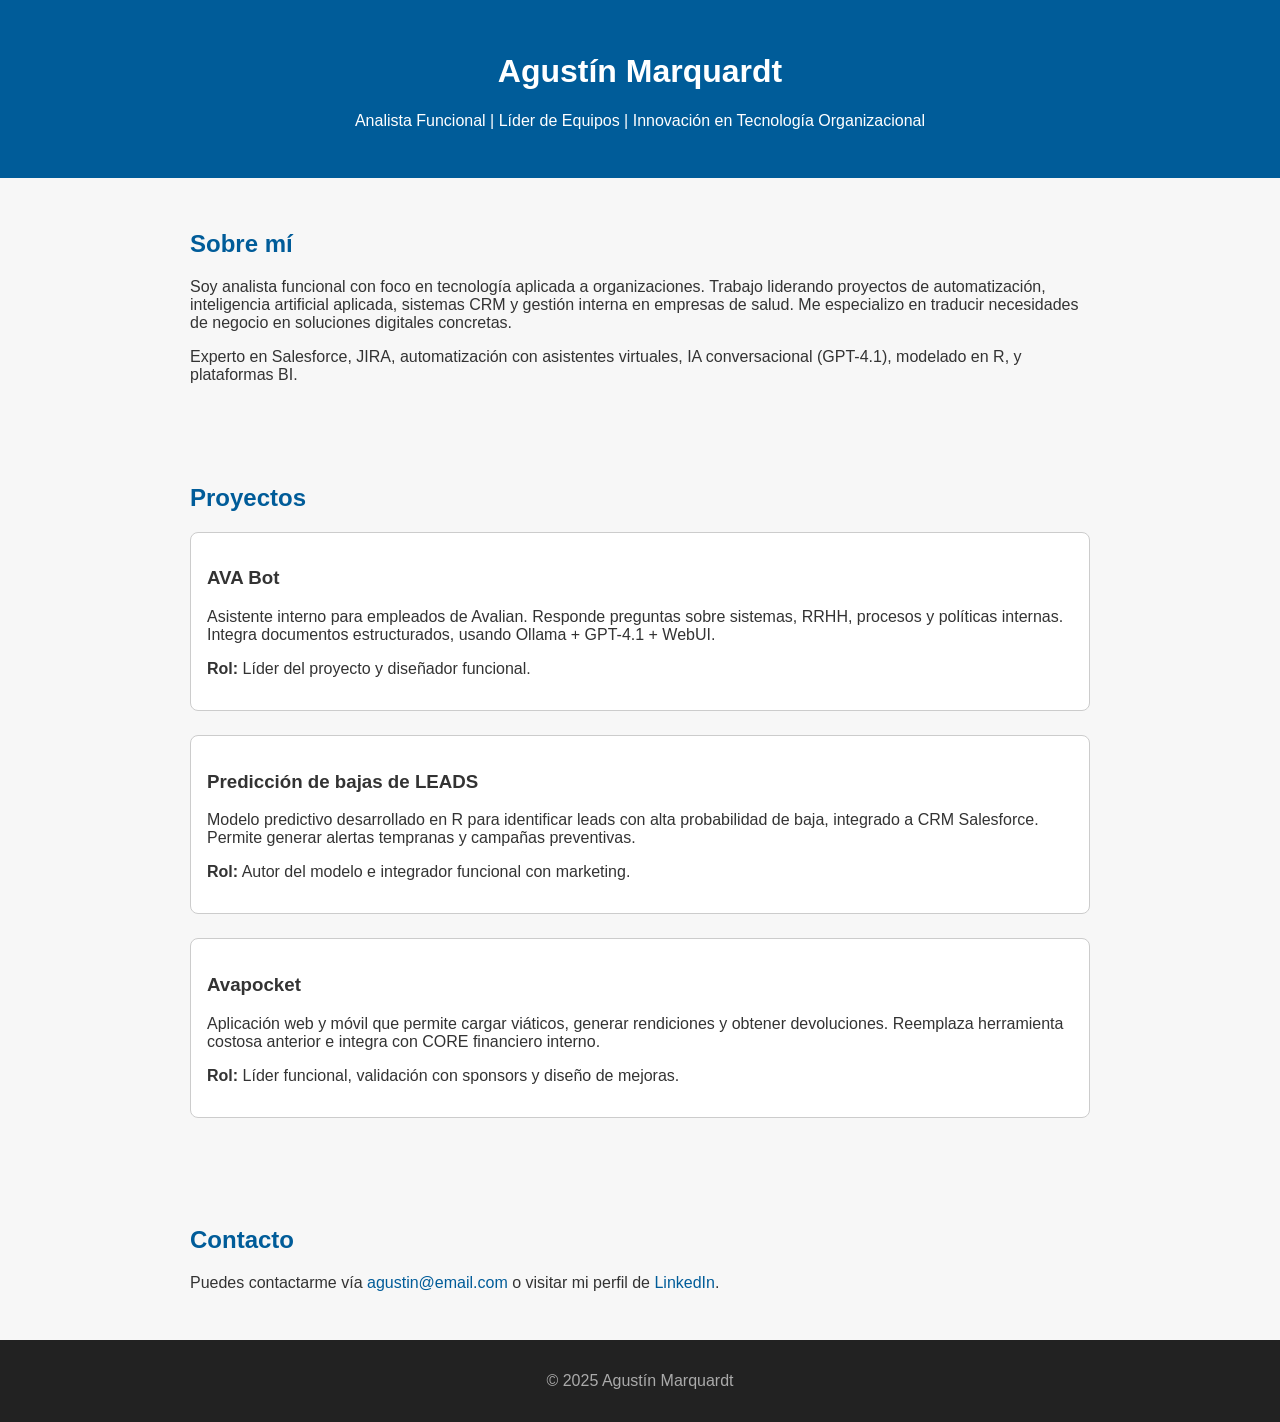
==== index.html @ 2c201649 "Rename portfolio_agustin_marquardt.html to index.html" ====
<!DOCTYPE html>
<html lang="es">
<head>
  <meta charset="UTF-8">
  <meta name="viewport" content="width=device-width, initial-scale=1.0">
  <title>Agustín Marquardt | Portfolio</title>
  <style>
    body {
      font-family: Arial, sans-serif;
      margin: 0;
      padding: 0;
      background-color: #f7f7f7;
      color: #333;
    }
    header {
      background-color: #005c99;
      color: white;
      padding: 2rem;
      text-align: center;
    }
    section {
      padding: 2rem;
      max-width: 900px;
      margin: auto;
    }
    h2 {
      color: #005c99;
    }
    .proyecto {
      background-color: white;
      border: 1px solid #ccc;
      padding: 1rem;
      margin-bottom: 1.5rem;
      border-radius: 8px;
    }
    footer {
      background-color: #222;
      color: #aaa;
      text-align: center;
      padding: 1rem;
    }
    a {
      color: #005c99;
      text-decoration: none;
    }
  </style>
</head>
<body>
  <header>
    <h1>Agustín Marquardt</h1>
    <p>Analista Funcional | Líder de Equipos | Innovación en Tecnología Organizacional</p>
  </header>

  <section>
    <h2>Sobre mí</h2>
    <p>Soy analista funcional con foco en tecnología aplicada a organizaciones. Trabajo liderando proyectos de automatización, inteligencia artificial aplicada, sistemas CRM y gestión interna en empresas de salud. Me especializo en traducir necesidades de negocio en soluciones digitales concretas.</p>
    <p>Experto en Salesforce, JIRA, automatización con asistentes virtuales, IA conversacional (GPT-4.1), modelado en R, y plataformas BI.</p>
  </section>

  <section>
    <h2>Proyectos</h2>

    <div class="proyecto">
      <h3>AVA Bot</h3>
      <p>Asistente interno para empleados de Avalian. Responde preguntas sobre sistemas, RRHH, procesos y políticas internas. Integra documentos estructurados, usando Ollama + GPT-4.1 + WebUI.</p>
      <p><strong>Rol:</strong> Líder del proyecto y diseñador funcional.</p>
    </div>

    <div class="proyecto">
      <h3>Predicción de bajas de LEADS</h3>
      <p>Modelo predictivo desarrollado en R para identificar leads con alta probabilidad de baja, integrado a CRM Salesforce. Permite generar alertas tempranas y campañas preventivas.</p>
      <p><strong>Rol:</strong> Autor del modelo e integrador funcional con marketing.</p>
    </div>

    <div class="proyecto">
      <h3>Avapocket</h3>
      <p>Aplicación web y móvil que permite cargar viáticos, generar rendiciones y obtener devoluciones. Reemplaza herramienta costosa anterior e integra con CORE financiero interno.</p>
      <p><strong>Rol:</strong> Líder funcional, validación con sponsors y diseño de mejoras.</p>
    </div>

  </section>

  <section>
    <h2>Contacto</h2>
    <p>Puedes contactarme vía <a href="mailto:agustin@email.com">agustin@email.com</a> o visitar mi perfil de <a href="https://www.linkedin.com/in/tuusuario" target="_blank">LinkedIn</a>.</p>
  </section>

  <footer>
    <p>&copy; 2025 Agustín Marquardt</p>
  </footer>
</body>
</html>
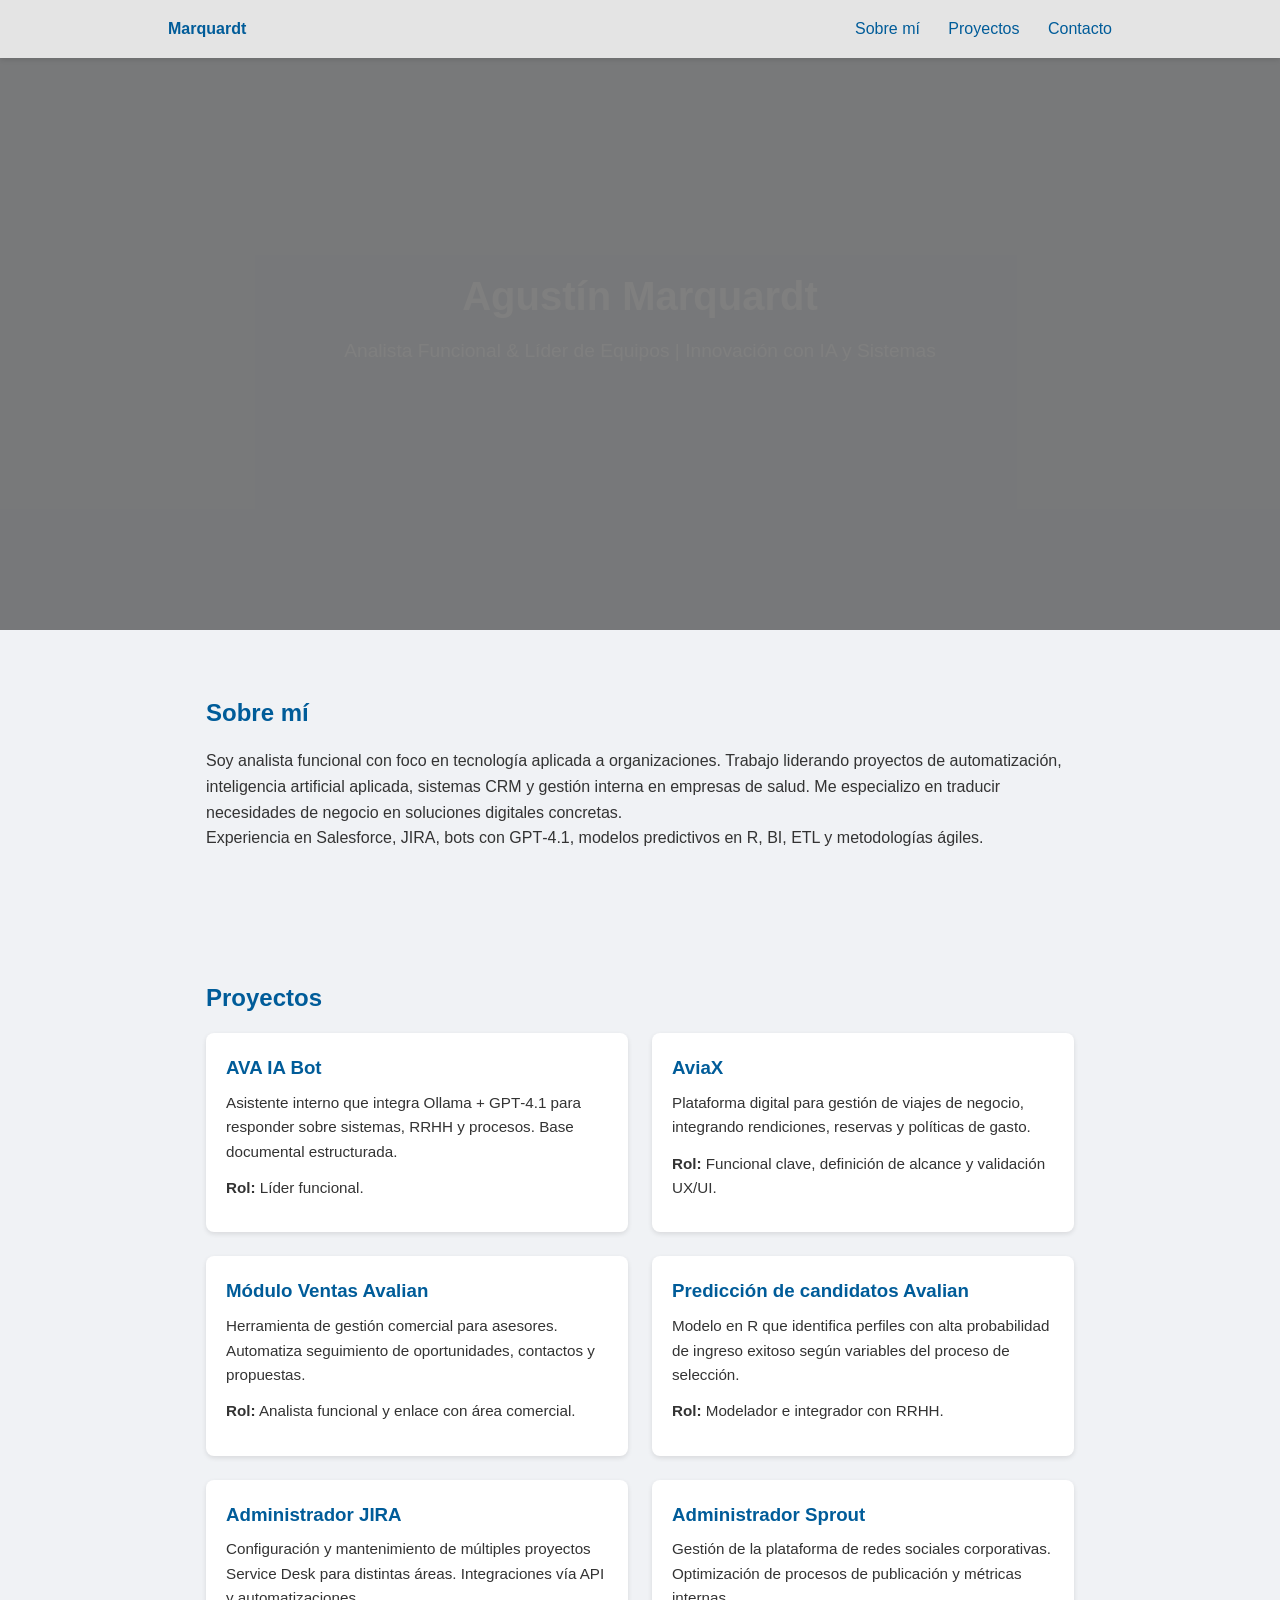
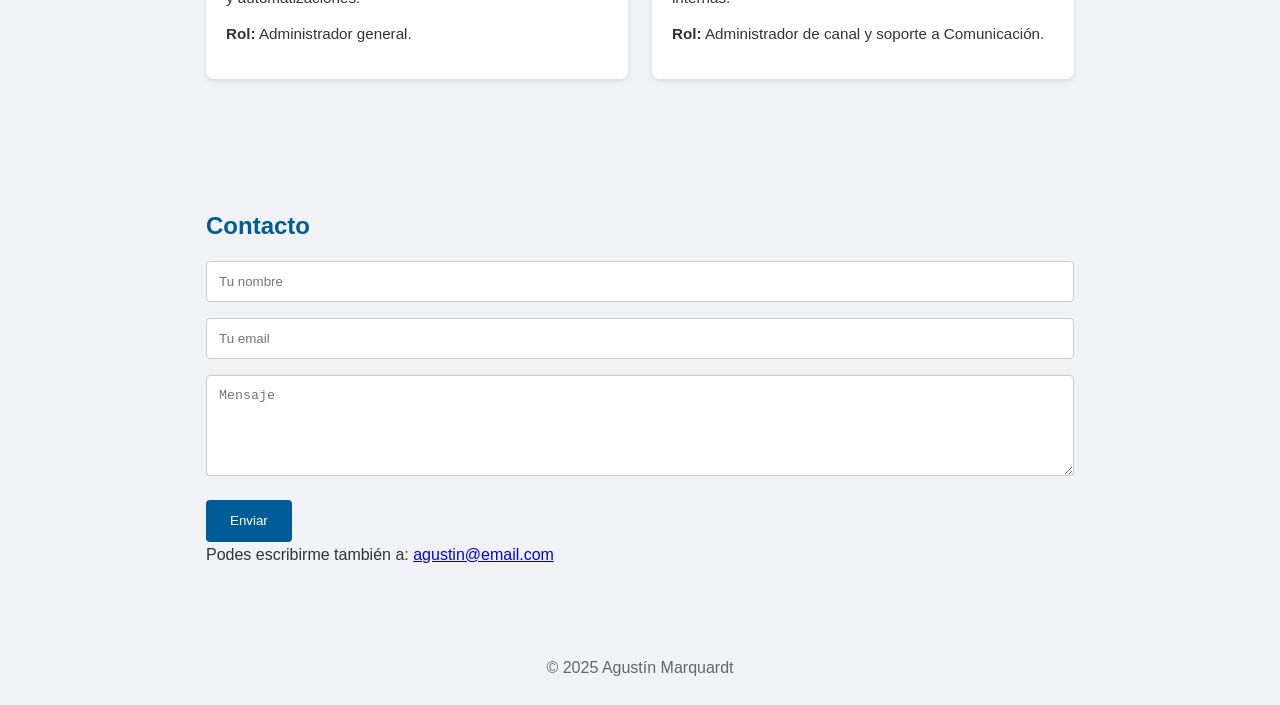
==== commit 525ac785: "Update index.html" ====
--- a/index.html
+++ b/index.html
@@ -2,91 +2,137 @@
 <html lang="es">
 <head>
   <meta charset="UTF-8">
-  <meta name="viewport" content="width=device-width, initial-scale=1.0">
+  <meta name="viewport" content="width=device-width, initial-scale=1">
   <title>Agustín Marquardt | Portfolio</title>
   <style>
-    body {
-      font-family: Arial, sans-serif;
-      margin: 0;
-      padding: 0;
-      background-color: #f7f7f7;
-      color: #333;
+    * { margin: 0; padding: 0; box-sizing: border-box; }
+    body { font-family: 'Segoe UI', sans-serif; line-height: 1.6; background: #f0f2f5; color: #333; }
+    nav {
+      position: fixed; top: 0; width: 100%; background: #ffffffcc;
+      backdrop-filter: blur(8px); box-shadow: 0 2px 5px rgba(0,0,0,0.1);
+      z-index: 10;
     }
-    header {
-      background-color: #005c99;
-      color: white;
-      padding: 2rem;
-      text-align: center;
+    nav .container { display: flex; justify-content: space-between; align-items: center; padding: 1rem; max-width: 1000px; margin: auto; }
+    nav a { color: #005c99; text-decoration: none; margin: 0 .75rem; font-weight: 500; }
+    nav a:hover { opacity: .7; }
+    header.hero {
+      display: flex; align-items: center; justify-content: center;
+      height: 70vh; background: url('hero-bg.jpg') center/cover no-repeat;
+      position: relative; text-align: center;
     }
-    section {
-      padding: 2rem;
-      max-width: 900px;
-      margin: auto;
+    header.hero::after {
+      content: ""; position: absolute; inset: 0;
+      background: rgba(0,0,0,0.5);
     }
-    h2 {
-      color: #005c99;
+    header.hero .intro {
+      position: relative; color: #fff;
     }
-    .proyecto {
-      background-color: white;
-      border: 1px solid #ccc;
-      padding: 1rem;
-      margin-bottom: 1.5rem;
-      border-radius: 8px;
+    header.hero .intro h1 { font-size: 2.5rem; margin-bottom: .5rem; }
+    header.hero .intro p { font-size: 1.2rem; }
+    .container { max-width: 900px; padding: 4rem 1rem; margin: auto; }
+    h2 { color: #005c99; margin-bottom: 1rem; }
+    .grid {
+      display: grid; grid-template-columns: repeat(auto-fill,minmax(280px,1fr));
+      gap: 1.5rem;
     }
-    footer {
-      background-color: #222;
-      color: #aaa;
-      text-align: center;
-      padding: 1rem;
+    .card {
+      background: #fff; border-radius: 8px; box-shadow: 0 2px 5px rgba(0,0,0,0.1);
+      padding: 1.25rem;
+      transition: transform .2s;
     }
-    a {
-      color: #005c99;
-      text-decoration: none;
+    .card:hover { transform: translateY(-5px); }
+    .card h3 { margin-bottom: .5rem; color: #005c99; }
+    .card p { margin-bottom: .75rem; font-size: .95rem; }
+    form input, form textarea {
+      width: 100%; padding: .75rem; margin-bottom: 1rem;
+      border: 1px solid #ccc; border-radius: 4px;
+    }
+    form button {
+      background: #005c99; color: #fff; border: none;
+      padding: .85rem 1.5rem; cursor: pointer; border-radius: 4px;
+    }
+    form button:hover { opacity: .9; }
+    footer { text-align: center; padding: 1.5rem 0; color: #666; }
+    @media (max-width: 600px) {
+      header.hero h1 { font-size: 2rem; }
     }
   </style>
 </head>
 <body>
-  <header>
-    <h1>Agustín Marquardt</h1>
-    <p>Analista Funcional | Líder de Equipos | Innovación en Tecnología Organizacional</p>
+  <nav>
+    <div class="container">
+      <a href="#hero"><strong>Marquardt</strong></a>
+      <div>
+        <a href="#about">Sobre mí</a>
+        <a href="#projects">Proyectos</a>
+        <a href="#contact">Contacto</a>
+      </div>
+    </div>
+  </nav>
+
+  <header id="hero" class="hero">
+    <div class="intro">
+      <h1>Agustín Marquardt</h1>
+      <p>Analista Funcional & Líder de Equipos | Innovación con IA y Sistemas</p>
+    </div>
   </header>
 
-  <section>
+  <section id="about" class="container">
     <h2>Sobre mí</h2>
     <p>Soy analista funcional con foco en tecnología aplicada a organizaciones. Trabajo liderando proyectos de automatización, inteligencia artificial aplicada, sistemas CRM y gestión interna en empresas de salud. Me especializo en traducir necesidades de negocio en soluciones digitales concretas.</p>
-    <p>Experto en Salesforce, JIRA, automatización con asistentes virtuales, IA conversacional (GPT-4.1), modelado en R, y plataformas BI.</p>
+    <p>Experiencia en Salesforce, JIRA, bots con GPT‑4.1, modelos predictivos en R, BI, ETL y metodologías ágiles.</p>
   </section>
 
-  <section>
+  <section id="projects" class="container">
     <h2>Proyectos</h2>
-
-    <div class="proyecto">
-      <h3>AVA Bot</h3>
-      <p>Asistente interno para empleados de Avalian. Responde preguntas sobre sistemas, RRHH, procesos y políticas internas. Integra documentos estructurados, usando Ollama + GPT-4.1 + WebUI.</p>
-      <p><strong>Rol:</strong> Líder del proyecto y diseñador funcional.</p>
+    <div class="grid">
+      <div class="card">
+        <h3>AVA IA Bot</h3>
+        <p>Asistente interno que integra Ollama + GPT‑4.1 para responder sobre sistemas, RRHH y procesos. Base documental estructurada.</p>
+        <p><strong>Rol:</strong> Líder funcional.</p>
+      </div>
+      <div class="card">
+        <h3>AviaX</h3>
+        <p>Plataforma digital para gestión de viajes de negocio, integrando rendiciones, reservas y políticas de gasto.</p>
+        <p><strong>Rol:</strong> Funcional clave, definición de alcance y validación UX/UI.</p>
+      </div>
+      <div class="card">
+        <h3>Módulo Ventas Avalian</h3>
+        <p>Herramienta de gestión comercial para asesores. Automatiza seguimiento de oportunidades, contactos y propuestas.</p>
+        <p><strong>Rol:</strong> Analista funcional y enlace con área comercial.</p>
+      </div>
+      <div class="card">
+        <h3>Predicción de candidatos Avalian</h3>
+        <p>Modelo en R que identifica perfiles con alta probabilidad de ingreso exitoso según variables del proceso de selección.</p>
+        <p><strong>Rol:</strong> Modelador e integrador con RRHH.</p>
+      </div>
+      <div class="card">
+        <h3>Administrador JIRA</h3>
+        <p>Configuración y mantenimiento de múltiples proyectos Service Desk para distintas áreas. Integraciones vía API y automatizaciones.</p>
+        <p><strong>Rol:</strong> Administrador general.</p>
+      </div>
+      <div class="card">
+        <h3>Administrador Sprout</h3>
+        <p>Gestión de la plataforma de redes sociales corporativas. Optimización de procesos de publicación y métricas internas.</p>
+        <p><strong>Rol:</strong> Administrador de canal y soporte a Comunicación.</p>
+      </div>
     </div>
-
-    <div class="proyecto">
-      <h3>Predicción de bajas de LEADS</h3>
-      <p>Modelo predictivo desarrollado en R para identificar leads con alta probabilidad de baja, integrado a CRM Salesforce. Permite generar alertas tempranas y campañas preventivas.</p>
-      <p><strong>Rol:</strong> Autor del modelo e integrador funcional con marketing.</p>
-    </div>
-
-    <div class="proyecto">
-      <h3>Avapocket</h3>
-      <p>Aplicación web y móvil que permite cargar viáticos, generar rendiciones y obtener devoluciones. Reemplaza herramienta costosa anterior e integra con CORE financiero interno.</p>
-      <p><strong>Rol:</strong> Líder funcional, validación con sponsors y diseño de mejoras.</p>
-    </div>
-
   </section>
 
-  <section>
+  <section id="contact" class="container">
     <h2>Contacto</h2>
-    <p>Puedes contactarme vía <a href="mailto:agustin@email.com">agustin@email.com</a> o visitar mi perfil de <a href="https://www.linkedin.com/in/tuusuario" target="_blank">LinkedIn</a>.</p>
+    <form action="https://formspree.io/f/tuformid" method="POST">
+      <input type="text" name="name" placeholder="Tu nombre" required>
+      <input type="email" name="email" placeholder="Tu email" required>
+      <textarea name="message" rows="5" placeholder="Mensaje" required></textarea>
+      <button type="submit">Enviar</button>
+    </form>
+    <p>Podes escribirme también a: <a href="mailto:agustin@email.com">agustin@email.com</a></p>
   </section>
 
   <footer>
     <p>&copy; 2025 Agustín Marquardt</p>
   </footer>
+
 </body>
 </html>
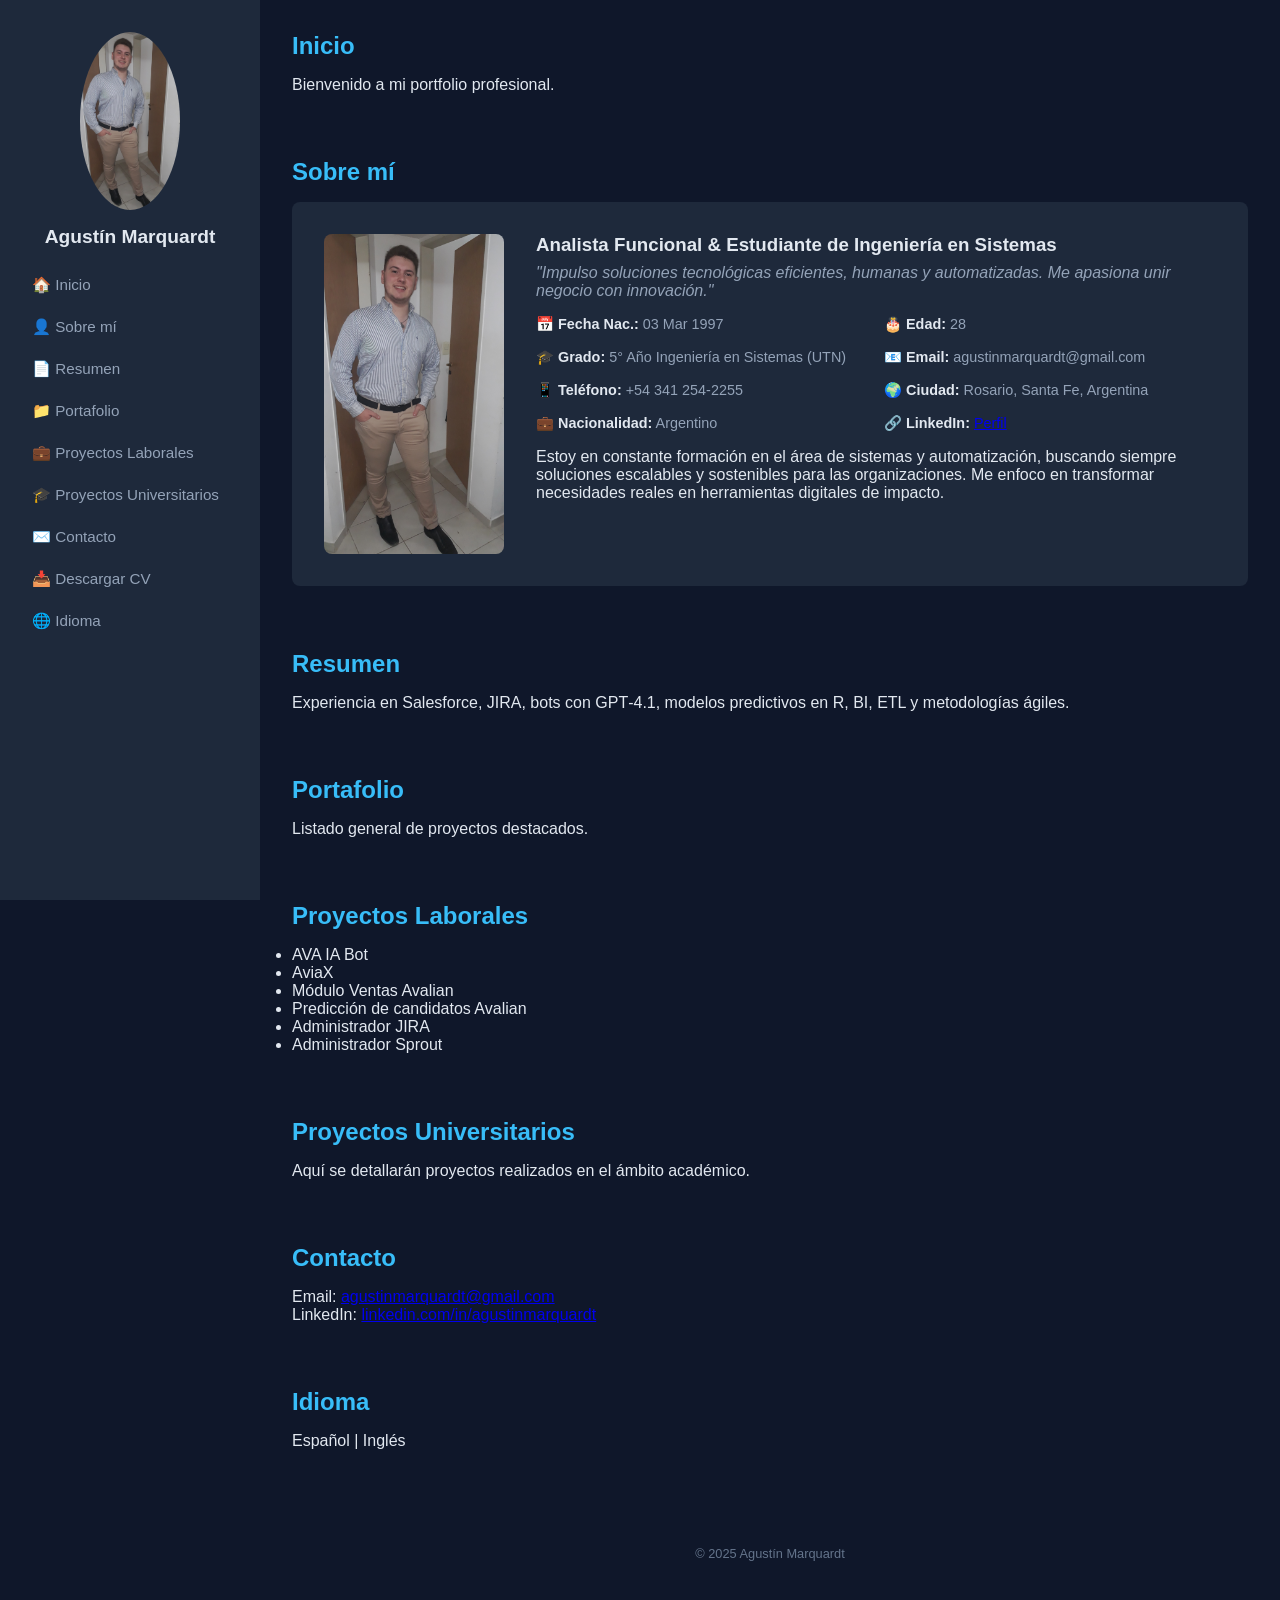
==== commit 18babefa: "Add files via upload" ====
--- a/index.html
+++ b/index.html
@@ -2,137 +2,97 @@
 <html lang="es">
 <head>
   <meta charset="UTF-8">
-  <meta name="viewport" content="width=device-width, initial-scale=1">
+  <meta name="viewport" content="width=device-width, initial-scale=1.0">
   <title>Agustín Marquardt | Portfolio</title>
-  <style>
-    * { margin: 0; padding: 0; box-sizing: border-box; }
-    body { font-family: 'Segoe UI', sans-serif; line-height: 1.6; background: #f0f2f5; color: #333; }
-    nav {
-      position: fixed; top: 0; width: 100%; background: #ffffffcc;
-      backdrop-filter: blur(8px); box-shadow: 0 2px 5px rgba(0,0,0,0.1);
-      z-index: 10;
-    }
-    nav .container { display: flex; justify-content: space-between; align-items: center; padding: 1rem; max-width: 1000px; margin: auto; }
-    nav a { color: #005c99; text-decoration: none; margin: 0 .75rem; font-weight: 500; }
-    nav a:hover { opacity: .7; }
-    header.hero {
-      display: flex; align-items: center; justify-content: center;
-      height: 70vh; background: url('hero-bg.jpg') center/cover no-repeat;
-      position: relative; text-align: center;
-    }
-    header.hero::after {
-      content: ""; position: absolute; inset: 0;
-      background: rgba(0,0,0,0.5);
-    }
-    header.hero .intro {
-      position: relative; color: #fff;
-    }
-    header.hero .intro h1 { font-size: 2.5rem; margin-bottom: .5rem; }
-    header.hero .intro p { font-size: 1.2rem; }
-    .container { max-width: 900px; padding: 4rem 1rem; margin: auto; }
-    h2 { color: #005c99; margin-bottom: 1rem; }
-    .grid {
-      display: grid; grid-template-columns: repeat(auto-fill,minmax(280px,1fr));
-      gap: 1.5rem;
-    }
-    .card {
-      background: #fff; border-radius: 8px; box-shadow: 0 2px 5px rgba(0,0,0,0.1);
-      padding: 1.25rem;
-      transition: transform .2s;
-    }
-    .card:hover { transform: translateY(-5px); }
-    .card h3 { margin-bottom: .5rem; color: #005c99; }
-    .card p { margin-bottom: .75rem; font-size: .95rem; }
-    form input, form textarea {
-      width: 100%; padding: .75rem; margin-bottom: 1rem;
-      border: 1px solid #ccc; border-radius: 4px;
-    }
-    form button {
-      background: #005c99; color: #fff; border: none;
-      padding: .85rem 1.5rem; cursor: pointer; border-radius: 4px;
-    }
-    form button:hover { opacity: .9; }
-    footer { text-align: center; padding: 1.5rem 0; color: #666; }
-    @media (max-width: 600px) {
-      header.hero h1 { font-size: 2rem; }
-    }
-  </style>
+  <link rel="stylesheet" href="style.css">
 </head>
 <body>
-  <nav>
-    <div class="container">
-      <a href="#hero"><strong>Marquardt</strong></a>
-      <div>
-        <a href="#about">Sobre mí</a>
-        <a href="#projects">Proyectos</a>
-        <a href="#contact">Contacto</a>
+  <aside>
+    <img src="foto.jpg" alt="Agustín Marquardt">
+    <h1>Agustín Marquardt</h1>
+    <nav>
+      <a href="#inicio">🏠 Inicio</a>
+      <a href="#sobremi">👤 Sobre mí</a>
+      <a href="#resumen">📄 Resumen</a>
+      <a href="#portafolio">📁 Portafolio</a>
+      <a href="#laborales">💼 Proyectos Laborales</a>
+      <a href="#universitarios">🎓 Proyectos Universitarios</a>
+      <a href="#contacto">✉️ Contacto</a>
+      <a href="cv.pdf" download>📥 Descargar CV</a>
+      <a href="#idioma">🌐 Idioma</a>
+    </nav>
+  </aside>
+
+  <main>
+    <section id="inicio">
+      <h2>Inicio</h2>
+      <p>Bienvenido a mi portfolio profesional.</p>
+    </section>
+
+    <section id="sobremi">
+      <h2>Sobre mí</h2>
+      <div class="profile-section">
+        <img src="foto.jpg" alt="Foto de Agustín Marquardt">
+        <div class="profile-details">
+          <h3>Analista Funcional & Estudiante de Ingeniería en Sistemas</h3>
+          <em>"Impulso soluciones tecnológicas eficientes, humanas y automatizadas. Me apasiona unir negocio con innovación."</em>
+          <div class="profile-grid">
+            <div><span><strong>📅 Fecha Nac.:</strong> 03 Mar 1997</span></div>
+            <div><span><strong>🎂 Edad:</strong> 28</span></div>
+            <div><span><strong>🎓 Grado:</strong> 5° Año Ingeniería en Sistemas (UTN)</span></div>
+            <div><span><strong>📧 Email:</strong> agustinmarquardt@gmail.com</span></div>
+            <div><span><strong>📱 Teléfono:</strong> +54 341 254-2255</span></div>
+            <div><span><strong>🌍 Ciudad:</strong> Rosario, Santa Fe, Argentina</span></div>
+            <div><span><strong>💼 Nacionalidad:</strong> Argentino</span></div>
+            <div><span><strong>🔗 LinkedIn:</strong> <a href="https://www.linkedin.com/in/agustinmarquardt/" target="_blank">Perfil</a></span></div>
+          </div>
+          <p>Estoy en constante formación en el área de sistemas y automatización, buscando siempre soluciones escalables y sostenibles para las organizaciones. Me enfoco en transformar necesidades reales en herramientas digitales de impacto.</p>
+        </div>
       </div>
-    </div>
-  </nav>
+    </section>
 
-  <header id="hero" class="hero">
-    <div class="intro">
-      <h1>Agustín Marquardt</h1>
-      <p>Analista Funcional & Líder de Equipos | Innovación con IA y Sistemas</p>
-    </div>
-  </header>
+    <section id="resumen">
+      <h2>Resumen</h2>
+      <p>Experiencia en Salesforce, JIRA, bots con GPT‑4.1, modelos predictivos en R, BI, ETL y metodologías ágiles.</p>
+    </section>
 
-  <section id="about" class="container">
-    <h2>Sobre mí</h2>
-    <p>Soy analista funcional con foco en tecnología aplicada a organizaciones. Trabajo liderando proyectos de automatización, inteligencia artificial aplicada, sistemas CRM y gestión interna en empresas de salud. Me especializo en traducir necesidades de negocio en soluciones digitales concretas.</p>
-    <p>Experiencia en Salesforce, JIRA, bots con GPT‑4.1, modelos predictivos en R, BI, ETL y metodologías ágiles.</p>
-  </section>
+    <section id="portafolio">
+      <h2>Portafolio</h2>
+      <p>Listado general de proyectos destacados.</p>
+    </section>
 
-  <section id="projects" class="container">
-    <h2>Proyectos</h2>
-    <div class="grid">
-      <div class="card">
-        <h3>AVA IA Bot</h3>
-        <p>Asistente interno que integra Ollama + GPT‑4.1 para responder sobre sistemas, RRHH y procesos. Base documental estructurada.</p>
-        <p><strong>Rol:</strong> Líder funcional.</p>
-      </div>
-      <div class="card">
-        <h3>AviaX</h3>
-        <p>Plataforma digital para gestión de viajes de negocio, integrando rendiciones, reservas y políticas de gasto.</p>
-        <p><strong>Rol:</strong> Funcional clave, definición de alcance y validación UX/UI.</p>
-      </div>
-      <div class="card">
-        <h3>Módulo Ventas Avalian</h3>
-        <p>Herramienta de gestión comercial para asesores. Automatiza seguimiento de oportunidades, contactos y propuestas.</p>
-        <p><strong>Rol:</strong> Analista funcional y enlace con área comercial.</p>
-      </div>
-      <div class="card">
-        <h3>Predicción de candidatos Avalian</h3>
-        <p>Modelo en R que identifica perfiles con alta probabilidad de ingreso exitoso según variables del proceso de selección.</p>
-        <p><strong>Rol:</strong> Modelador e integrador con RRHH.</p>
-      </div>
-      <div class="card">
-        <h3>Administrador JIRA</h3>
-        <p>Configuración y mantenimiento de múltiples proyectos Service Desk para distintas áreas. Integraciones vía API y automatizaciones.</p>
-        <p><strong>Rol:</strong> Administrador general.</p>
-      </div>
-      <div class="card">
-        <h3>Administrador Sprout</h3>
-        <p>Gestión de la plataforma de redes sociales corporativas. Optimización de procesos de publicación y métricas internas.</p>
-        <p><strong>Rol:</strong> Administrador de canal y soporte a Comunicación.</p>
-      </div>
-    </div>
-  </section>
+    <section id="laborales">
+      <h2>Proyectos Laborales</h2>
+      <ul>
+        <li>AVA IA Bot</li>
+        <li>AviaX</li>
+        <li>Módulo Ventas Avalian</li>
+        <li>Predicción de candidatos Avalian</li>
+        <li>Administrador JIRA</li>
+        <li>Administrador Sprout</li>
+      </ul>
+    </section>
 
-  <section id="contact" class="container">
-    <h2>Contacto</h2>
-    <form action="https://formspree.io/f/tuformid" method="POST">
-      <input type="text" name="name" placeholder="Tu nombre" required>
-      <input type="email" name="email" placeholder="Tu email" required>
-      <textarea name="message" rows="5" placeholder="Mensaje" required></textarea>
-      <button type="submit">Enviar</button>
-    </form>
-    <p>Podes escribirme también a: <a href="mailto:agustin@email.com">agustin@email.com</a></p>
-  </section>
+    <section id="universitarios">
+      <h2>Proyectos Universitarios</h2>
+      <p>Aquí se detallarán proyectos realizados en el ámbito académico.</p>
+    </section>
 
-  <footer>
-    <p>&copy; 2025 Agustín Marquardt</p>
-  </footer>
+    <section id="contacto">
+      <h2>Contacto</h2>
+      <p>Email: <a href="mailto:agustinmarquardt@gmail.com">agustinmarquardt@gmail.com</a></p>
+      <p>LinkedIn: <a href="https://www.linkedin.com/in/agustinmarquardt/" target="_blank">linkedin.com/in/agustinmarquardt</a></p>
+    </section>
+
+    <section id="idioma">
+      <h2>Idioma</h2>
+      <p>Español | Inglés</p>
+    </section>
+
+    <footer>
+      <p>&copy; 2025 Agustín Marquardt</p>
+    </footer>
+  </main>
 
 </body>
 </html>
--- a/style.css
+++ b/style.css
@@ -0,0 +1,101 @@
+* {
+  margin: 0;
+  padding: 0;
+  box-sizing: border-box;
+}
+body {
+  font-family: 'Segoe UI', sans-serif;
+  display: flex;
+  background-color: #0f172a;
+  color: #e2e8f0;
+}
+aside {
+  width: 260px;
+  height: 100vh;
+  background-color: #1e293b;
+  padding: 2rem 1rem;
+  display: flex;
+  flex-direction: column;
+  align-items: center;
+  position: fixed;
+}
+aside img {
+  border-radius: 50%;
+  width: 100px;
+  margin-bottom: 1rem;
+}
+aside h1 {
+  font-size: 1.2rem;
+  margin-bottom: 1rem;
+}
+nav {
+  width: 100%;
+}
+nav a {
+  display: flex;
+  align-items: center;
+  padding: .75rem 1rem;
+  color: #94a3b8;
+  text-decoration: none;
+  font-size: 0.95rem;
+}
+nav a:hover, nav a.active {
+  background-color: #0f172a;
+  color: #38bdf8;
+  border-left: 3px solid #38bdf8;
+}
+main {
+  margin-left: 260px;
+  padding: 2rem;
+  flex: 1;
+}
+section {
+  margin-bottom: 4rem;
+}
+h2 {
+  color: #38bdf8;
+  margin-bottom: 1rem;
+}
+.profile-section {
+  display: flex;
+  gap: 2rem;
+  background-color: #1e293b;
+  padding: 2rem;
+  border-radius: 8px;
+}
+.profile-section img {
+  width: 180px;
+  border-radius: 8px;
+}
+.profile-details {
+  flex: 1;
+}
+.profile-details h3 {
+  color: #e2e8f0;
+  margin-bottom: .5rem;
+}
+.profile-details em {
+  display: block;
+  color: #94a3b8;
+  margin-bottom: 1rem;
+}
+.profile-grid {
+  display: grid;
+  grid-template-columns: repeat(auto-fit, minmax(250px, 1fr));
+  gap: 1rem;
+  margin-bottom: 1rem;
+}
+.profile-grid span {
+  display: block;
+  color: #94a3b8;
+  font-size: 0.9rem;
+}
+.profile-grid strong {
+  color: #e2e8f0;
+}
+footer {
+  text-align: center;
+  padding: 2rem;
+  font-size: .8rem;
+  color: #64748b;
+}
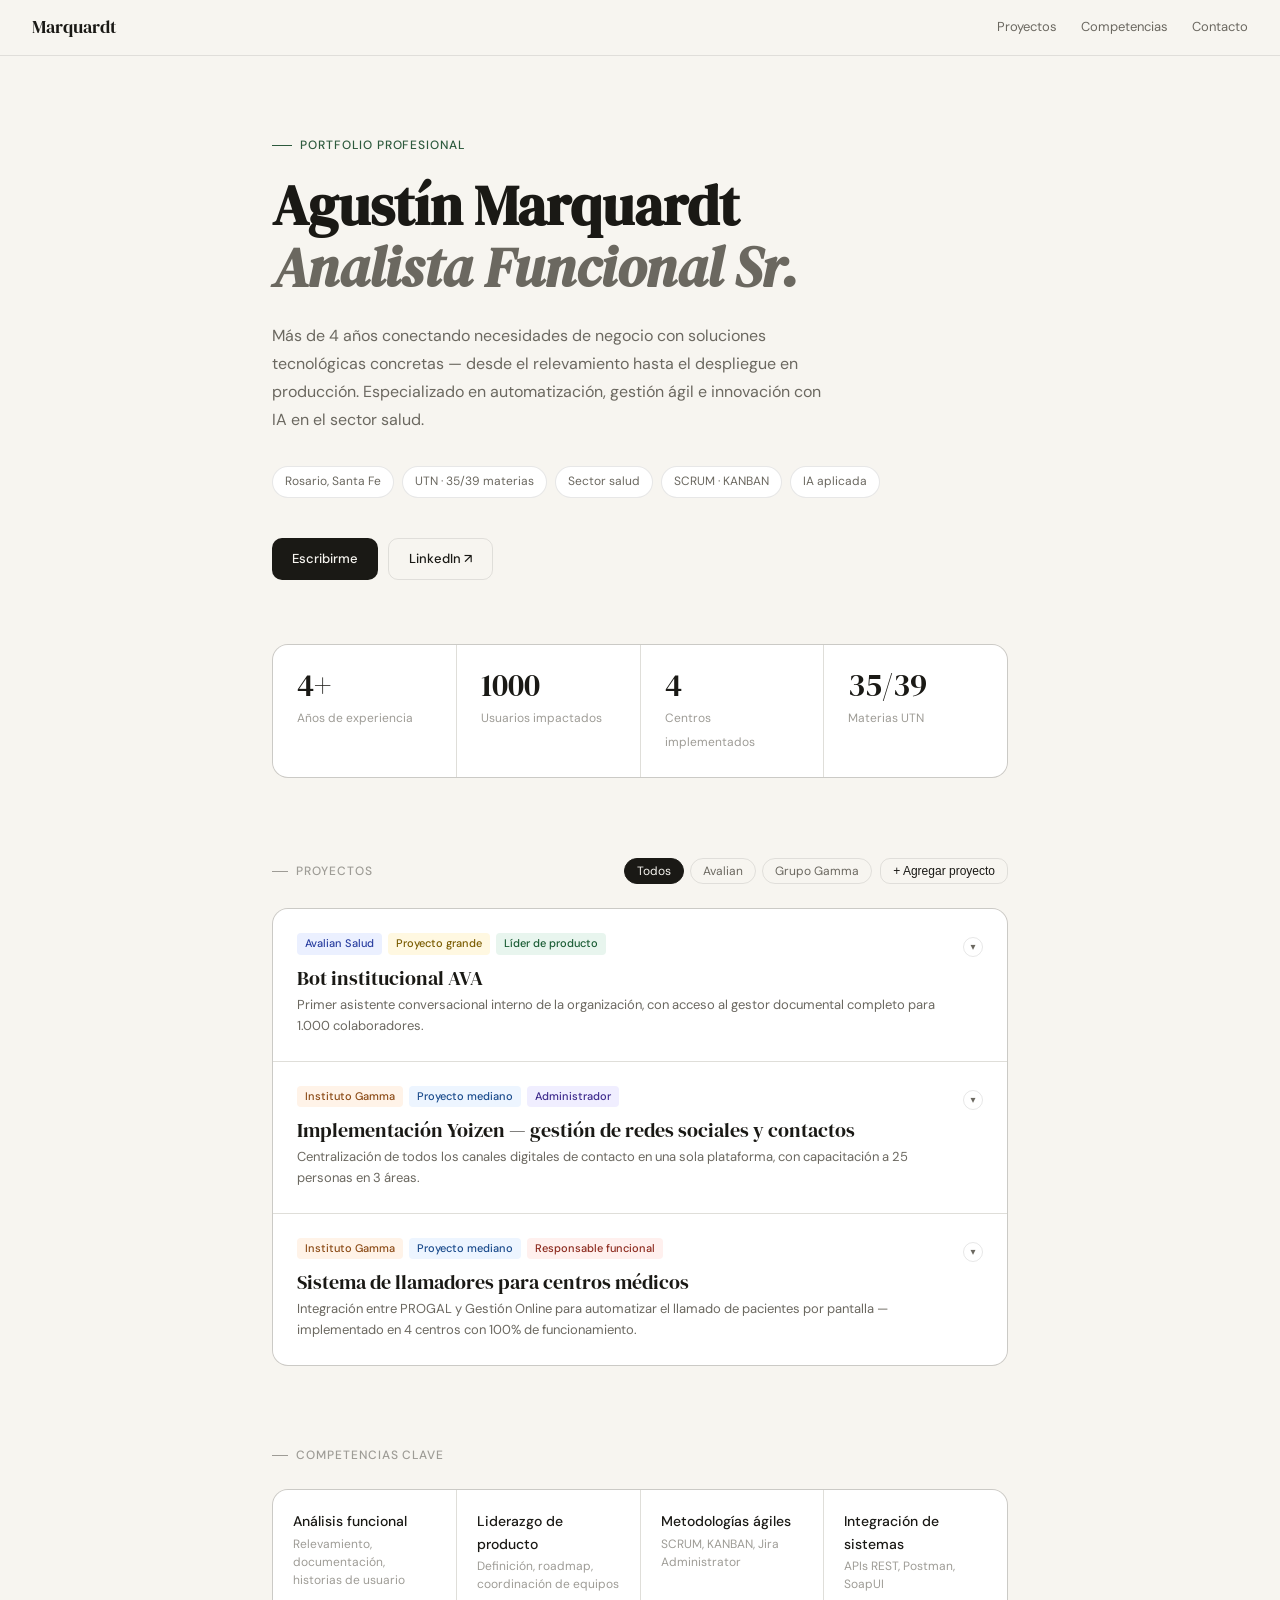
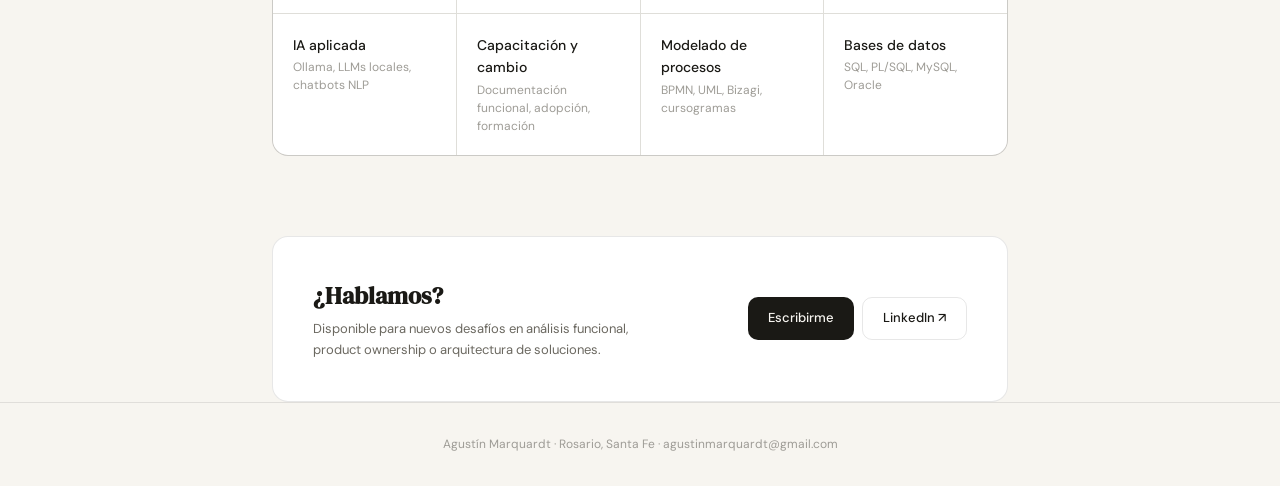
==== commit d80c5224: "Add files via upload" ====
--- a/index.html
+++ b/index.html
@@ -1,98 +1,630 @@
 <!DOCTYPE html>
 <html lang="es">
 <head>
-  <meta charset="UTF-8">
-  <meta name="viewport" content="width=device-width, initial-scale=1.0">
-  <title>Agustín Marquardt | Portfolio</title>
-  <link rel="stylesheet" href="style.css">
+<meta charset="UTF-8">
+<meta name="viewport" content="width=device-width, initial-scale=1.0">
+<title>Agustín Marquardt — Portfolio Profesional</title>
+<link href="https://fonts.googleapis.com/css2?family=DM+Serif+Display:ital@0;1&family=DM+Sans:wght@300;400;500&display=swap" rel="stylesheet">
+<style>
+  *, *::before, *::after { box-sizing: border-box; margin: 0; padding: 0; }
+
+  :root {
+    --bg: #F7F5F0;
+    --bg-card: #FFFFFF;
+    --text: #1A1915;
+    --text-muted: #6B6860;
+    --text-hint: #9E9C96;
+    --border: rgba(26,25,21,0.1);
+    --border-hover: rgba(26,25,21,0.2);
+    --accent: #2D5A3D;
+    --accent-light: #E8F0EB;
+    --tag-avalian-bg: #EBF0FF;
+    --tag-avalian-text: #2A3FA0;
+    --tag-gamma-bg: #FFF3E8;
+    --tag-gamma-text: #8B4A15;
+    --tag-grande-bg: #FFF8E1;
+    --tag-grande-text: #7A5C00;
+    --tag-mediano-bg: #EDF5FF;
+    --tag-mediano-text: #1A4B8C;
+    --tag-lider-bg: #E8F5EE;
+    --tag-lider-text: #1A5C34;
+    --tag-admin-bg: #F0EEFF;
+    --tag-admin-text: #3D2A8C;
+    --tag-funcional-bg: #FFF0EE;
+    --tag-funcional-text: #8C2A1E;
+    --font-display: 'DM Serif Display', Georgia, serif;
+    --font-body: 'DM Sans', system-ui, sans-serif;
+    --radius-sm: 6px;
+    --radius-md: 10px;
+    --radius-lg: 16px;
+    --shadow-card: 0 1px 3px rgba(0,0,0,0.06), 0 1px 2px rgba(0,0,0,0.04);
+  }
+
+  html { scroll-behavior: smooth; }
+
+  body {
+    background: var(--bg);
+    color: var(--text);
+    font-family: var(--font-body);
+    font-size: 15px;
+    line-height: 1.6;
+    min-height: 100vh;
+  }
+
+  /* NAV */
+  nav {
+    position: sticky; top: 0; z-index: 100;
+    background: rgba(247,245,240,0.92);
+    backdrop-filter: blur(12px);
+    border-bottom: 1px solid var(--border);
+    padding: 0 2rem;
+    display: flex; align-items: center; justify-content: space-between;
+    height: 56px;
+  }
+  .nav-logo { font-family: var(--font-display); font-size: 18px; color: var(--text); text-decoration: none; }
+  .nav-links { display: flex; gap: 24px; }
+  .nav-links a { font-size: 13px; color: var(--text-muted); text-decoration: none; transition: color 0.15s; }
+  .nav-links a:hover { color: var(--text); }
+
+  /* LAYOUT */
+  .container { max-width: 800px; margin: 0 auto; padding: 0 2rem; }
+
+  /* HERO */
+  .hero { padding: 5rem 0 4rem; }
+  .hero-eyebrow { font-size: 12px; font-weight: 500; letter-spacing: 0.08em; text-transform: uppercase; color: var(--accent); margin-bottom: 1.25rem; display: flex; align-items: center; gap: 8px; }
+  .hero-eyebrow::before { content: ''; display: inline-block; width: 20px; height: 1px; background: var(--accent); }
+  .hero h1 { font-family: var(--font-display); font-size: clamp(36px, 6vw, 56px); line-height: 1.1; color: var(--text); margin-bottom: 1.5rem; }
+  .hero h1 em { font-style: italic; color: var(--text-muted); }
+  .hero-bio { font-size: 16px; color: var(--text-muted); line-height: 1.75; max-width: 560px; margin-bottom: 2rem; }
+  .hero-chips { display: flex; gap: 8px; flex-wrap: wrap; margin-bottom: 2.5rem; }
+  .chip { font-size: 12px; padding: 5px 12px; border-radius: 99px; border: 1px solid var(--border); color: var(--text-muted); background: var(--bg-card); }
+  .hero-cta { display: flex; gap: 10px; flex-wrap: wrap; }
+  .btn-primary { display: inline-flex; align-items: center; gap: 6px; padding: 10px 20px; border-radius: var(--radius-md); background: var(--text); color: var(--bg); font-size: 13px; font-weight: 500; text-decoration: none; border: none; cursor: pointer; transition: opacity 0.15s; }
+  .btn-primary:hover { opacity: 0.85; }
+  .btn-secondary { display: inline-flex; align-items: center; gap: 6px; padding: 10px 20px; border-radius: var(--radius-md); background: transparent; color: var(--text); font-size: 13px; font-weight: 500; text-decoration: none; border: 1px solid var(--border); cursor: pointer; transition: border-color 0.15s, background 0.15s; }
+  .btn-secondary:hover { border-color: var(--border-hover); background: var(--bg-card); }
+
+  /* STATS */
+  .stats { display: grid; grid-template-columns: repeat(auto-fit, minmax(140px, 1fr)); gap: 1px; background: var(--border); border: 1px solid var(--border); border-radius: var(--radius-lg); overflow: hidden; margin-bottom: 5rem; }
+  .stat { background: var(--bg-card); padding: 1.5rem; }
+  .stat-val { font-family: var(--font-display); font-size: 32px; color: var(--text); display: block; line-height: 1; margin-bottom: 4px; }
+  .stat-label { font-size: 12px; color: var(--text-hint); }
+
+  /* SECTION */
+  .section { margin-bottom: 5rem; }
+  .section-header { display: flex; align-items: center; justify-content: space-between; margin-bottom: 1.5rem; flex-wrap: wrap; gap: 12px; }
+  .section-label { font-size: 12px; font-weight: 500; letter-spacing: 0.08em; text-transform: uppercase; color: var(--text-hint); display: flex; align-items: center; gap: 8px; }
+  .section-label::before { content: ''; display: inline-block; width: 16px; height: 1px; background: var(--text-hint); }
+  .filter-row { display: flex; gap: 6px; flex-wrap: wrap; }
+  .ftag { font-size: 12px; padding: 4px 12px; border-radius: 99px; border: 1px solid var(--border); background: transparent; color: var(--text-muted); cursor: pointer; transition: all 0.15s; font-family: var(--font-body); }
+  .ftag:hover { border-color: var(--border-hover); color: var(--text); }
+  .ftag.active { background: var(--text); color: var(--bg); border-color: var(--text); }
+
+  /* PROJECT CARDS */
+  .projects { display: flex; flex-direction: column; gap: 1px; background: var(--border); border: 1px solid var(--border); border-radius: var(--radius-lg); overflow: hidden; }
+  .pcard { background: var(--bg-card); transition: background 0.15s; }
+  .pcard-header { padding: 1.5rem; cursor: pointer; display: flex; align-items: flex-start; justify-content: space-between; gap: 16px; }
+  .pcard-header:hover { background: rgba(26,25,21,0.02); }
+  .pcard-left { flex: 1; }
+  .pcard-tags { display: flex; gap: 6px; flex-wrap: wrap; margin-bottom: 10px; }
+  .tag { font-size: 11px; font-weight: 500; padding: 2px 8px; border-radius: 4px; }
+  .tag-empresa-avalian { background: var(--tag-avalian-bg); color: var(--tag-avalian-text); }
+  .tag-empresa-gamma { background: var(--tag-gamma-bg); color: var(--tag-gamma-text); }
+  .tag-grande { background: var(--tag-grande-bg); color: var(--tag-grande-text); }
+  .tag-mediano { background: var(--tag-mediano-bg); color: var(--tag-mediano-text); }
+  .tag-lider { background: var(--tag-lider-bg); color: var(--tag-lider-text); }
+  .tag-admin { background: var(--tag-admin-bg); color: var(--tag-admin-text); }
+  .tag-funcional { background: var(--tag-funcional-bg); color: var(--tag-funcional-text); }
+  .pcard-title { font-family: var(--font-display); font-size: 20px; color: var(--text); margin-bottom: 4px; line-height: 1.3; }
+  .pcard-impact { font-size: 13px; color: var(--text-muted); line-height: 1.6; }
+  .chevron { width: 20px; height: 20px; border-radius: 50%; border: 1px solid var(--border); display: flex; align-items: center; justify-content: center; flex-shrink: 0; margin-top: 4px; transition: transform 0.25s, background 0.15s; font-size: 10px; color: var(--text-muted); }
+  .chevron.open { transform: rotate(180deg); background: var(--bg); }
+
+  .pcard-detail { display: none; border-top: 1px solid var(--border); padding: 1.5rem; background: rgba(247,245,240,0.5); }
+  .pcard-detail.open { display: block; }
+
+  .detail-grid { display: grid; grid-template-columns: 1fr 1fr; gap: 1.5rem; margin-bottom: 1.5rem; }
+  @media (max-width: 560px) { .detail-grid { grid-template-columns: 1fr; } }
+  .detail-block {}
+  .detail-label { font-size: 11px; font-weight: 500; text-transform: uppercase; letter-spacing: 0.06em; color: var(--text-hint); margin-bottom: 6px; }
+  .detail-val { font-size: 13px; color: var(--text-muted); line-height: 1.7; }
+  .detail-list-title { font-size: 11px; font-weight: 500; text-transform: uppercase; letter-spacing: 0.06em; color: var(--text-hint); margin-bottom: 8px; }
+  .detail-list { padding-left: 1rem; margin-bottom: 1.25rem; }
+  .detail-list li { font-size: 13px; color: var(--text-muted); line-height: 1.7; margin-bottom: 4px; }
+  .impact-box { background: var(--accent-light); border-radius: var(--radius-md); padding: 1rem 1.25rem; display: flex; gap: 10px; align-items: flex-start; margin-bottom: 1.25rem; }
+  .impact-dot { width: 6px; height: 6px; border-radius: 50%; background: var(--accent); margin-top: 6px; flex-shrink: 0; }
+  .impact-text { font-size: 13px; color: var(--accent); line-height: 1.6; font-weight: 500; }
+  .stack-row { display: flex; gap: 6px; flex-wrap: wrap; }
+  .stack-chip { font-size: 11px; padding: 3px 8px; border-radius: var(--radius-sm); border: 1px solid var(--border); color: var(--text-hint); background: var(--bg-card); }
+
+  /* SKILLS */
+  .skills-grid { display: grid; grid-template-columns: repeat(auto-fit, minmax(180px, 1fr)); gap: 1px; background: var(--border); border: 1px solid var(--border); border-radius: var(--radius-lg); overflow: hidden; }
+  .skill-card { background: var(--bg-card); padding: 1.25rem; }
+  .skill-name { font-size: 14px; font-weight: 500; color: var(--text); margin-bottom: 2px; }
+  .skill-sub { font-size: 12px; color: var(--text-hint); line-height: 1.5; }
+
+  /* CTA */
+  .cta-section { border: 1px solid var(--border); border-radius: var(--radius-lg); padding: 2.5rem; display: flex; align-items: center; justify-content: space-between; gap: 1.5rem; flex-wrap: wrap; background: var(--bg-card); }
+  .cta-text h3 { font-family: var(--font-display); font-size: 24px; margin-bottom: 4px; }
+  .cta-text p { font-size: 13px; color: var(--text-muted); }
+
+  /* FOOTER */
+  footer { border-top: 1px solid var(--border); padding: 2rem; text-align: center; }
+  footer p { font-size: 12px; color: var(--text-hint); }
+
+  /* MODAL AGREGAR PROYECTO */
+  .modal-overlay { position: fixed; inset: 0; background: rgba(26,25,21,0.5); z-index: 200; display: none; align-items: center; justify-content: center; padding: 1rem; }
+  .modal-overlay.open { display: flex; }
+  .modal { background: var(--bg-card); border-radius: var(--radius-lg); padding: 2rem; width: 100%; max-width: 580px; max-height: 90vh; overflow-y: auto; position: relative; }
+  .modal-header { display: flex; justify-content: space-between; align-items: center; margin-bottom: 1.5rem; }
+  .modal-title { font-family: var(--font-display); font-size: 22px; }
+  .modal-close { width: 32px; height: 32px; border-radius: 50%; border: 1px solid var(--border); background: transparent; cursor: pointer; font-size: 16px; color: var(--text-muted); display: flex; align-items: center; justify-content: center; transition: background 0.15s; }
+  .modal-close:hover { background: var(--bg); }
+  .form-row { margin-bottom: 1.25rem; }
+  .form-label { font-size: 12px; font-weight: 500; text-transform: uppercase; letter-spacing: 0.05em; color: var(--text-hint); display: block; margin-bottom: 6px; }
+  .form-input, .form-select, .form-textarea {
+    width: 100%; padding: 9px 12px; border-radius: var(--radius-sm);
+    border: 1px solid var(--border); background: var(--bg);
+    color: var(--text); font-family: var(--font-body); font-size: 14px;
+    outline: none; transition: border-color 0.15s;
+  }
+  .form-input:focus, .form-select:focus, .form-textarea:focus { border-color: var(--border-hover); }
+  .form-textarea { min-height: 80px; resize: vertical; }
+  .form-row-2 { display: grid; grid-template-columns: 1fr 1fr; gap: 12px; }
+  .form-hint { font-size: 11px; color: var(--text-hint); margin-top: 4px; }
+  .modal-actions { display: flex; gap: 8px; justify-content: flex-end; margin-top: 1.5rem; }
+
+  /* ANIMATIONS */
+  @keyframes fadeIn { from { opacity: 0; transform: translateY(8px); } to { opacity: 1; transform: translateY(0); } }
+  .hero { animation: fadeIn 0.5s ease; }
+
+  /* MOBILE */
+  @media (max-width: 600px) {
+    nav { padding: 0 1rem; }
+    .nav-links { gap: 16px; }
+    .container { padding: 0 1rem; }
+    .hero { padding: 3rem 0 2.5rem; }
+    .cta-section { flex-direction: column; }
+  }
+</style>
 </head>
 <body>
-  <aside>
-    <img src="foto.jpg" alt="Agustín Marquardt">
-    <h1>Agustín Marquardt</h1>
-    <nav>
-      <a href="#inicio">🏠 Inicio</a>
-      <a href="#sobremi">👤 Sobre mí</a>
-      <a href="#resumen">📄 Resumen</a>
-      <a href="#portafolio">📁 Portafolio</a>
-      <a href="#laborales">💼 Proyectos Laborales</a>
-      <a href="#universitarios">🎓 Proyectos Universitarios</a>
-      <a href="#contacto">✉️ Contacto</a>
-      <a href="cv.pdf" download>📥 Descargar CV</a>
-      <a href="#idioma">🌐 Idioma</a>
-    </nav>
-  </aside>
-
-  <main>
-    <section id="inicio">
-      <h2>Inicio</h2>
-      <p>Bienvenido a mi portfolio profesional.</p>
+
+<nav>
+  <a class="nav-logo" href="#">Marquardt</a>
+  <div class="nav-links">
+    <a href="#proyectos">Proyectos</a>
+    <a href="#competencias">Competencias</a>
+    <a href="#contacto">Contacto</a>
+  </div>
+</nav>
+
+<main>
+  <div class="container">
+
+    <!-- HERO -->
+    <section class="hero">
+      <p class="hero-eyebrow">Portfolio profesional</p>
+      <h1>Agustín Marquardt<br><em>Analista Funcional Sr.</em></h1>
+      <p class="hero-bio">
+        Más de 4 años conectando necesidades de negocio con soluciones tecnológicas concretas — desde el relevamiento hasta el despliegue en producción. Especializado en automatización, gestión ágil e innovación con IA en el sector salud.
+      </p>
+      <div class="hero-chips">
+        <span class="chip">Rosario, Santa Fe</span>
+        <span class="chip">UTN · 35/39 materias</span>
+        <span class="chip">Sector salud</span>
+        <span class="chip">SCRUM · KANBAN</span>
+        <span class="chip">IA aplicada</span>
+      </div>
+      <div class="hero-cta">
+        <a class="btn-primary" href="mailto:agustinmarquardt@gmail.com">Escribirme</a>
+        <a class="btn-secondary" href="https://linkedin.com/in/agustin-marquardt" target="_blank">LinkedIn ↗</a>
+      </div>
     </section>
 
-    <section id="sobremi">
-      <h2>Sobre mí</h2>
-      <div class="profile-section">
-        <img src="foto.jpg" alt="Foto de Agustín Marquardt">
-        <div class="profile-details">
-          <h3>Analista Funcional & Estudiante de Ingeniería en Sistemas</h3>
-          <em>"Impulso soluciones tecnológicas eficientes, humanas y automatizadas. Me apasiona unir negocio con innovación."</em>
-          <div class="profile-grid">
-            <div><span><strong>📅 Fecha Nac.:</strong> 03 Mar 1997</span></div>
-            <div><span><strong>🎂 Edad:</strong> 28</span></div>
-            <div><span><strong>🎓 Grado:</strong> 5° Año Ingeniería en Sistemas (UTN)</span></div>
-            <div><span><strong>📧 Email:</strong> agustinmarquardt@gmail.com</span></div>
-            <div><span><strong>📱 Teléfono:</strong> +54 341 254-2255</span></div>
-            <div><span><strong>🌍 Ciudad:</strong> Rosario, Santa Fe, Argentina</span></div>
-            <div><span><strong>💼 Nacionalidad:</strong> Argentino</span></div>
-            <div><span><strong>🔗 LinkedIn:</strong> <a href="https://www.linkedin.com/in/agustinmarquardt/" target="_blank">Perfil</a></span></div>
-          </div>
-          <p>Estoy en constante formación en el área de sistemas y automatización, buscando siempre soluciones escalables y sostenibles para las organizaciones. Me enfoco en transformar necesidades reales en herramientas digitales de impacto.</p>
+    <!-- STATS -->
+    <div class="stats">
+      <div class="stat"><span class="stat-val">4+</span><span class="stat-label">Años de experiencia</span></div>
+      <div class="stat"><span class="stat-val">1000</span><span class="stat-label">Usuarios impactados</span></div>
+      <div class="stat"><span class="stat-val">4</span><span class="stat-label">Centros implementados</span></div>
+      <div class="stat"><span class="stat-val">35/39</span><span class="stat-label">Materias UTN</span></div>
+    </div>
+
+    <!-- PROYECTOS -->
+    <section class="section" id="proyectos">
+      <div class="section-header">
+        <span class="section-label">Proyectos</span>
+        <div style="display:flex; gap:8px; align-items:center; flex-wrap:wrap;">
+          <div class="filter-row">
+            <button class="ftag active" onclick="filterCards('todos', this)">Todos</button>
+            <button class="ftag" onclick="filterCards('avalian', this)">Avalian</button>
+            <button class="ftag" onclick="filterCards('gamma', this)">Grupo Gamma</button>
+          </div>
+          <button class="btn-secondary" onclick="openModal()" style="font-size:12px; padding:5px 12px;">+ Agregar proyecto</button>
         </div>
       </div>
+
+      <div class="projects" id="projects-list">
+
+        <!-- PROYECTO 1: BOT AVA -->
+        <div class="pcard" data-empresa="avalian">
+          <div class="pcard-header" onclick="toggleCard(this)">
+            <div class="pcard-left">
+              <div class="pcard-tags">
+                <span class="tag tag-empresa-avalian">Avalian Salud</span>
+                <span class="tag tag-grande">Proyecto grande</span>
+                <span class="tag tag-lider">Líder de producto</span>
+              </div>
+              <p class="pcard-title">Bot institucional AVA</p>
+              <p class="pcard-impact">Primer asistente conversacional interno de la organización, con acceso al gestor documental completo para 1.000 colaboradores.</p>
+            </div>
+            <div class="chevron">▾</div>
+          </div>
+          <div class="pcard-detail">
+            <div class="detail-grid">
+              <div class="detail-block">
+                <p class="detail-label">El problema</p>
+                <p class="detail-val">La información institucional estaba dispersa en documentos internos sin acceso unificado. Las áreas perdían tiempo consultando a RRHH y Legales por datos que podían estar disponibles al instante.</p>
+              </div>
+              <div class="detail-block">
+                <p class="detail-label">Mi rol</p>
+                <p class="detail-val">Líder de Producto de Innovación — responsable del diseño conceptual, la arquitectura funcional y la coordinación con el equipo técnico desde el inicio hasta el despliegue.</p>
+              </div>
+            </div>
+            <p class="detail-list-title">Lo que hice concretamente</p>
+            <ul class="detail-list">
+              <li>Relevé con todas las áreas qué consultas repetitivas podían automatizarse y definí el alcance inicial.</li>
+              <li>Diseñé la arquitectura conversacional y los flujos de respuesta del bot.</li>
+              <li>Coordiné la integración con Ollama y el entrenamiento sobre el gestor documental clasificado.</li>
+              <li>Gestioné el piloto con usuarios internos y ajusté el modelo según el feedback real.</li>
+              <li>Decidí usar modelo local para garantizar la confidencialidad de la información institucional.</li>
+            </ul>
+            <div class="impact-box">
+              <div class="impact-dot"></div>
+              <p class="impact-text">Primera iniciativa de IA generativa de Avalian. Presentada a 1.000 colaboradores, redujo la dependencia de consultas manuales al área de RRHH y Legales.</p>
+            </div>
+            <div class="stack-row">
+              <span class="stack-chip">Ollama</span>
+              <span class="stack-chip">OpenWeb UI</span>
+              <span class="stack-chip">LLM local</span>
+              <span class="stack-chip">Gestor documental</span>
+              <span class="stack-chip">Jira</span>
+            </div>
+          </div>
+        </div>
+
+        <!-- PROYECTO 2: YOIZEN -->
+        <div class="pcard" data-empresa="gamma">
+          <div class="pcard-header" onclick="toggleCard(this)">
+            <div class="pcard-left">
+              <div class="pcard-tags">
+                <span class="tag tag-empresa-gamma">Instituto Gamma</span>
+                <span class="tag tag-mediano">Proyecto mediano</span>
+                <span class="tag tag-admin">Administrador</span>
+              </div>
+              <p class="pcard-title">Implementación Yoizen — gestión de redes sociales y contactos</p>
+              <p class="pcard-impact">Centralización de todos los canales digitales de contacto en una sola plataforma, con capacitación a 25 personas en 3 áreas.</p>
+            </div>
+            <div class="chevron">▾</div>
+          </div>
+          <div class="pcard-detail">
+            <div class="detail-grid">
+              <div class="detail-block">
+                <p class="detail-label">El problema</p>
+                <p class="detail-val">Los contactos digitales llegaban por canales dispersos sin trazabilidad ni gestión unificada. El equipo de atención perdía contactos y no podía medir la actividad.</p>
+              </div>
+              <div class="detail-block">
+                <p class="detail-label">Mi rol</p>
+                <p class="detail-val">Administrador del sistema — interlocutor principal con el proveedor, responsable de la implementación, capacitación y adopción por parte de los usuarios.</p>
+              </div>
+            </div>
+            <p class="detail-list-title">Lo que hice concretamente</p>
+            <ul class="detail-list">
+              <li>Coordiné todos los cambios y requerimientos hacia el proveedor Yoizen como referente único.</li>
+              <li>Configuré la plataforma para las necesidades específicas de cada área.</li>
+              <li>Capacité a 25 personas en dos sedes del centro de contacto y en marketing.</li>
+              <li>Redacté instructivos y documentación funcional para usuarios finales.</li>
+              <li>Realicé seguimiento post-implementación con usuarios clave para asegurar la adopción.</li>
+            </ul>
+            <div class="impact-box">
+              <div class="impact-dot"></div>
+              <p class="impact-text">3 áreas operando en una sola plataforma. Publicación, calendarización y gestión de contactos unificadas. 25 usuarios capacitados en 2 sedes.</p>
+            </div>
+            <div class="stack-row">
+              <span class="stack-chip">Yoizen</span>
+              <span class="stack-chip">Documentación funcional</span>
+              <span class="stack-chip">Capacitación de usuarios</span>
+            </div>
+          </div>
+        </div>
+
+        <!-- PROYECTO 3: LLAMADORES -->
+        <div class="pcard" data-empresa="gamma">
+          <div class="pcard-header" onclick="toggleCard(this)">
+            <div class="pcard-left">
+              <div class="pcard-tags">
+                <span class="tag tag-empresa-gamma">Instituto Gamma</span>
+                <span class="tag tag-mediano">Proyecto mediano</span>
+                <span class="tag tag-funcional">Responsable funcional</span>
+              </div>
+              <p class="pcard-title">Sistema de llamadores para centros médicos</p>
+              <p class="pcard-impact">Integración entre PROGAL y Gestión Online para automatizar el llamado de pacientes por pantalla — implementado en 4 centros con 100% de funcionamiento.</p>
+            </div>
+            <div class="chevron">▾</div>
+          </div>
+          <div class="pcard-detail">
+            <div class="detail-grid">
+              <div class="detail-block">
+                <p class="detail-label">El problema</p>
+                <p class="detail-val">El llamado de pacientes a consultorios se hacía de forma manual y verbal, generando desorden en las salas de espera y demoras en la atención sin trazabilidad del flujo.</p>
+              </div>
+              <div class="detail-block">
+                <p class="detail-label">Mi rol</p>
+                <p class="detail-val">Responsable funcional — diseñé el circuito de integración y coordiné la implementación entre los sistemas involucrados y los cuatro centros médicos.</p>
+              </div>
+            </div>
+            <p class="detail-list-title">Lo que hice concretamente</p>
+            <ul class="detail-list">
+              <li>Relevé el flujo de atención de pacientes en los centros para entender el proceso actual.</li>
+              <li>Diseñé el circuito de integración entre el core PROGAL y el sistema Gestión Online.</li>
+              <li>Definí la lógica: cuando se registra la atención, se dispara automáticamente el llamado en pantalla.</li>
+              <li>Coordiné la implementación en los 4 centros: HPR, IG, Cumbres y Vertientes.</li>
+              <li>Validé el funcionamiento en producción en cada centro.</li>
+            </ul>
+            <div class="impact-box">
+              <div class="impact-dot"></div>
+              <p class="impact-text">Implementado en producción en 4 centros médicos con 100% de funcionamiento. Eliminó el llamado manual y digitalizó el flujo de atención de pacientes.</p>
+            </div>
+            <div class="stack-row">
+              <span class="stack-chip">PROGAL (core)</span>
+              <span class="stack-chip">Gestión Online</span>
+              <span class="stack-chip">Integración de sistemas</span>
+              <span class="stack-chip">BPMN</span>
+            </div>
+          </div>
+        </div>
+
+      </div><!-- /projects-list -->
     </section>
 
-    <section id="resumen">
-      <h2>Resumen</h2>
-      <p>Experiencia en Salesforce, JIRA, bots con GPT‑4.1, modelos predictivos en R, BI, ETL y metodologías ágiles.</p>
+    <!-- COMPETENCIAS -->
+    <section class="section" id="competencias">
+      <div class="section-header">
+        <span class="section-label">Competencias clave</span>
+      </div>
+      <div class="skills-grid">
+        <div class="skill-card"><p class="skill-name">Análisis funcional</p><p class="skill-sub">Relevamiento, documentación, historias de usuario</p></div>
+        <div class="skill-card"><p class="skill-name">Liderazgo de producto</p><p class="skill-sub">Definición, roadmap, coordinación de equipos</p></div>
+        <div class="skill-card"><p class="skill-name">Metodologías ágiles</p><p class="skill-sub">SCRUM, KANBAN, Jira Administrator</p></div>
+        <div class="skill-card"><p class="skill-name">Integración de sistemas</p><p class="skill-sub">APIs REST, Postman, SoapUI</p></div>
+        <div class="skill-card"><p class="skill-name">IA aplicada</p><p class="skill-sub">Ollama, LLMs locales, chatbots NLP</p></div>
+        <div class="skill-card"><p class="skill-name">Capacitación y cambio</p><p class="skill-sub">Documentación funcional, adopción, formación</p></div>
+        <div class="skill-card"><p class="skill-name">Modelado de procesos</p><p class="skill-sub">BPMN, UML, Bizagi, cursogramas</p></div>
+        <div class="skill-card"><p class="skill-name">Bases de datos</p><p class="skill-sub">SQL, PL/SQL, MySQL, Oracle</p></div>
+      </div>
     </section>
 
-    <section id="portafolio">
-      <h2>Portafolio</h2>
-      <p>Listado general de proyectos destacados.</p>
+    <!-- CONTACTO / CTA -->
+    <section class="cta-section" id="contacto">
+      <div class="cta-text">
+        <h3>¿Hablamos?</h3>
+        <p>Disponible para nuevos desafíos en análisis funcional,<br>product ownership o arquitectura de soluciones.</p>
+      </div>
+      <div style="display:flex; gap:8px; flex-wrap:wrap;">
+        <a class="btn-primary" href="mailto:agustinmarquardt@gmail.com">Escribirme</a>
+        <a class="btn-secondary" href="https://linkedin.com/in/agustin-marquardt" target="_blank">LinkedIn ↗</a>
+      </div>
     </section>
 
-    <section id="laborales">
-      <h2>Proyectos Laborales</h2>
-      <ul>
-        <li>AVA IA Bot</li>
-        <li>AviaX</li>
-        <li>Módulo Ventas Avalian</li>
-        <li>Predicción de candidatos Avalian</li>
-        <li>Administrador JIRA</li>
-        <li>Administrador Sprout</li>
-      </ul>
-    </section>
-
-    <section id="universitarios">
-      <h2>Proyectos Universitarios</h2>
-      <p>Aquí se detallarán proyectos realizados en el ámbito académico.</p>
-    </section>
-
-    <section id="contacto">
-      <h2>Contacto</h2>
-      <p>Email: <a href="mailto:agustinmarquardt@gmail.com">agustinmarquardt@gmail.com</a></p>
-      <p>LinkedIn: <a href="https://www.linkedin.com/in/agustinmarquardt/" target="_blank">linkedin.com/in/agustinmarquardt</a></p>
-    </section>
-
-    <section id="idioma">
-      <h2>Idioma</h2>
-      <p>Español | Inglés</p>
-    </section>
-
-    <footer>
-      <p>&copy; 2025 Agustín Marquardt</p>
-    </footer>
-  </main>
+  </div><!-- /container -->
+</main>
+
+<footer>
+  <p>Agustín Marquardt · Rosario, Santa Fe · agustinmarquardt@gmail.com</p>
+</footer>
+
+<!-- MODAL AGREGAR PROYECTO -->
+<div class="modal-overlay" id="modal-overlay" onclick="closeModalOnOverlay(event)">
+  <div class="modal">
+    <div class="modal-header">
+      <h2 class="modal-title">Agregar proyecto</h2>
+      <button class="modal-close" onclick="closeModal()">✕</button>
+    </div>
+
+    <div class="form-row">
+      <label class="form-label">Nombre del proyecto *</label>
+      <input class="form-input" id="f-titulo" type="text" placeholder="Ej: Portal de Facturas — Avalian">
+    </div>
+
+    <div class="form-row-2">
+      <div class="form-row" style="margin-bottom:0">
+        <label class="form-label">Empresa *</label>
+        <select class="form-select" id="f-empresa">
+          <option value="avalian">Avalian Salud</option>
+          <option value="gamma">Instituto Gamma</option>
+          <option value="otro">Otro</option>
+        </select>
+      </div>
+      <div class="form-row" style="margin-bottom:0">
+        <label class="form-label">Escala *</label>
+        <select class="form-select" id="f-escala">
+          <option value="grande">Grande</option>
+          <option value="mediano">Mediano</option>
+          <option value="chico">Chico</option>
+        </select>
+      </div>
+    </div>
+
+    <div class="form-row" style="margin-top:1.25rem">
+      <label class="form-label">Tu rol *</label>
+      <select class="form-select" id="f-rol">
+        <option value="lider">Líder de producto</option>
+        <option value="admin">Administrador</option>
+        <option value="funcional">Responsable funcional</option>
+        <option value="colaborador">Colaborador / Participante clave</option>
+      </select>
+    </div>
+
+    <div class="form-row">
+      <label class="form-label">Línea de impacto *</label>
+      <input class="form-input" id="f-impacto" type="text" placeholder="Frase corta que resume el resultado del proyecto">
+      <p class="form-hint">Esta frase aparece visible en la card. Sé concreto y medible.</p>
+    </div>
+
+    <div class="form-row">
+      <label class="form-label">El problema que resolvía *</label>
+      <textarea class="form-textarea" id="f-problema" placeholder="¿Qué pasaba antes? ¿Qué dolor tenía el área o el usuario?"></textarea>
+    </div>
+
+    <div class="form-row">
+      <label class="form-label">Tu rol en detalle *</label>
+      <textarea class="form-textarea" id="f-rol-detalle" placeholder="Describí tu responsabilidad concreta en el proyecto"></textarea>
+    </div>
+
+    <div class="form-row">
+      <label class="form-label">Lo que hiciste concretamente *</label>
+      <textarea class="form-textarea" id="f-acciones" placeholder="Listá 3 a 5 acciones concretas. Una por línea, empezando con un verbo." style="min-height:100px"></textarea>
+      <p class="form-hint">Cada línea se convierte en un ítem de la lista. Ej: «Relevé el proceso con el área contable»</p>
+    </div>
+
+    <div class="form-row">
+      <label class="form-label">Impacto concreto *</label>
+      <textarea class="form-textarea" id="f-resultado" placeholder="¿Qué cambió después del proyecto? ¿Para quién?"></textarea>
+    </div>
+
+    <div class="form-row">
+      <label class="form-label">Stack / herramientas <span style="font-weight:400;text-transform:none;letter-spacing:0">(opcional)</span></label>
+      <input class="form-input" id="f-stack" type="text" placeholder="Ej: Jira, Bizagi, Postman, SaludSoft">
+      <p class="form-hint">Separalos con coma.</p>
+    </div>
+
+    <div class="modal-actions">
+      <button class="btn-secondary" onclick="closeModal()">Cancelar</button>
+      <button class="btn-primary" onclick="agregarProyecto()">Agregar al portfolio</button>
+    </div>
+  </div>
+</div>
+
+<script>
+  function toggleCard(header) {
+    const detail = header.nextElementSibling;
+    const chevron = header.querySelector('.chevron');
+    const isOpen = detail.classList.contains('open');
+    detail.classList.toggle('open', !isOpen);
+    chevron.classList.toggle('open', !isOpen);
+  }
+
+  function filterCards(empresa, btn) {
+    document.querySelectorAll('.ftag').forEach(b => b.classList.remove('active'));
+    btn.classList.add('active');
+    document.querySelectorAll('.pcard').forEach(card => {
+      card.style.display = (empresa === 'todos' || card.dataset.empresa === empresa) ? '' : 'none';
+    });
+  }
+
+  function openModal() {
+    document.getElementById('modal-overlay').classList.add('open');
+    document.body.style.overflow = 'hidden';
+  }
+
+  function closeModal() {
+    document.getElementById('modal-overlay').classList.remove('open');
+    document.body.style.overflow = '';
+  }
+
+  function closeModalOnOverlay(e) {
+    if (e.target === document.getElementById('modal-overlay')) closeModal();
+  }
+
+  const rolMap = {
+    lider: { label: 'Líder de producto', cls: 'tag-lider' },
+    admin: { label: 'Administrador', cls: 'tag-admin' },
+    funcional: { label: 'Responsable funcional', cls: 'tag-funcional' },
+    colaborador: { label: 'Colaborador', cls: 'tag-funcional' }
+  };
+  const escalaMap = {
+    grande: { label: 'Proyecto grande', cls: 'tag-grande' },
+    mediano: { label: 'Proyecto mediano', cls: 'tag-mediano' },
+    chico: { label: 'Proyecto chico', cls: 'tag-mediano' }
+  };
+  const empresaMap = {
+    avalian: { label: 'Avalian Salud', cls: 'tag-empresa-avalian' },
+    gamma: { label: 'Instituto Gamma', cls: 'tag-empresa-gamma' },
+    otro: { label: 'Otro', cls: 'tag-empresa-gamma' }
+  };
+
+  function agregarProyecto() {
+    const titulo = document.getElementById('f-titulo').value.trim();
+    const impacto = document.getElementById('f-impacto').value.trim();
+    const problema = document.getElementById('f-problema').value.trim();
+    const rolDetalle = document.getElementById('f-rol-detalle').value.trim();
+    const acciones = document.getElementById('f-acciones').value.trim();
+    const resultado = document.getElementById('f-resultado').value.trim();
+    const stack = document.getElementById('f-stack').value.trim();
+    const empresa = document.getElementById('f-empresa').value;
+    const escala = document.getElementById('f-escala').value;
+    const rol = document.getElementById('f-rol').value;
+
+    if (!titulo || !impacto || !problema || !rolDetalle || !acciones || !resultado) {
+      alert('Por favor completá todos los campos obligatorios (*)');
+      return;
+    }
+
+    const accionesHTML = acciones.split('\n').filter(l => l.trim()).map(l => `<li>${l.trim()}</li>`).join('');
+    const stackHTML = stack ? stack.split(',').map(s => `<span class="stack-chip">${s.trim()}</span>`).join('') : '';
+
+    const e = empresaMap[empresa];
+    const es = escalaMap[escala];
+    const r = rolMap[rol];
+
+    const card = document.createElement('div');
+    card.className = 'pcard';
+    card.dataset.empresa = empresa;
+    card.innerHTML = `
+      <div class="pcard-header" onclick="toggleCard(this)">
+        <div class="pcard-left">
+          <div class="pcard-tags">
+            <span class="tag ${e.cls}">${e.label}</span>
+            <span class="tag ${es.cls}">${es.label}</span>
+            <span class="tag ${r.cls}">${r.label}</span>
+          </div>
+          <p class="pcard-title">${titulo}</p>
+          <p class="pcard-impact">${impacto}</p>
+        </div>
+        <div class="chevron">▾</div>
+      </div>
+      <div class="pcard-detail">
+        <div class="detail-grid">
+          <div class="detail-block">
+            <p class="detail-label">El problema</p>
+            <p class="detail-val">${problema}</p>
+          </div>
+          <div class="detail-block">
+            <p class="detail-label">Mi rol</p>
+            <p class="detail-val">${rolDetalle}</p>
+          </div>
+        </div>
+        <p class="detail-list-title">Lo que hice concretamente</p>
+        <ul class="detail-list">${accionesHTML}</ul>
+        <div class="impact-box">
+          <div class="impact-dot"></div>
+          <p class="impact-text">${resultado}</p>
+        </div>
+        ${stackHTML ? `<div class="stack-row">${stackHTML}</div>` : ''}
+      </div>
+    `;
+
+    document.getElementById('projects-list').appendChild(card);
+
+    ['f-titulo','f-impacto','f-problema','f-rol-detalle','f-acciones','f-resultado','f-stack'].forEach(id => {
+      document.getElementById(id).value = '';
+    });
+
+    closeModal();
+
+    card.scrollIntoView({ behavior: 'smooth', block: 'center' });
+  }
+</script>
 
 </body>
 </html>
